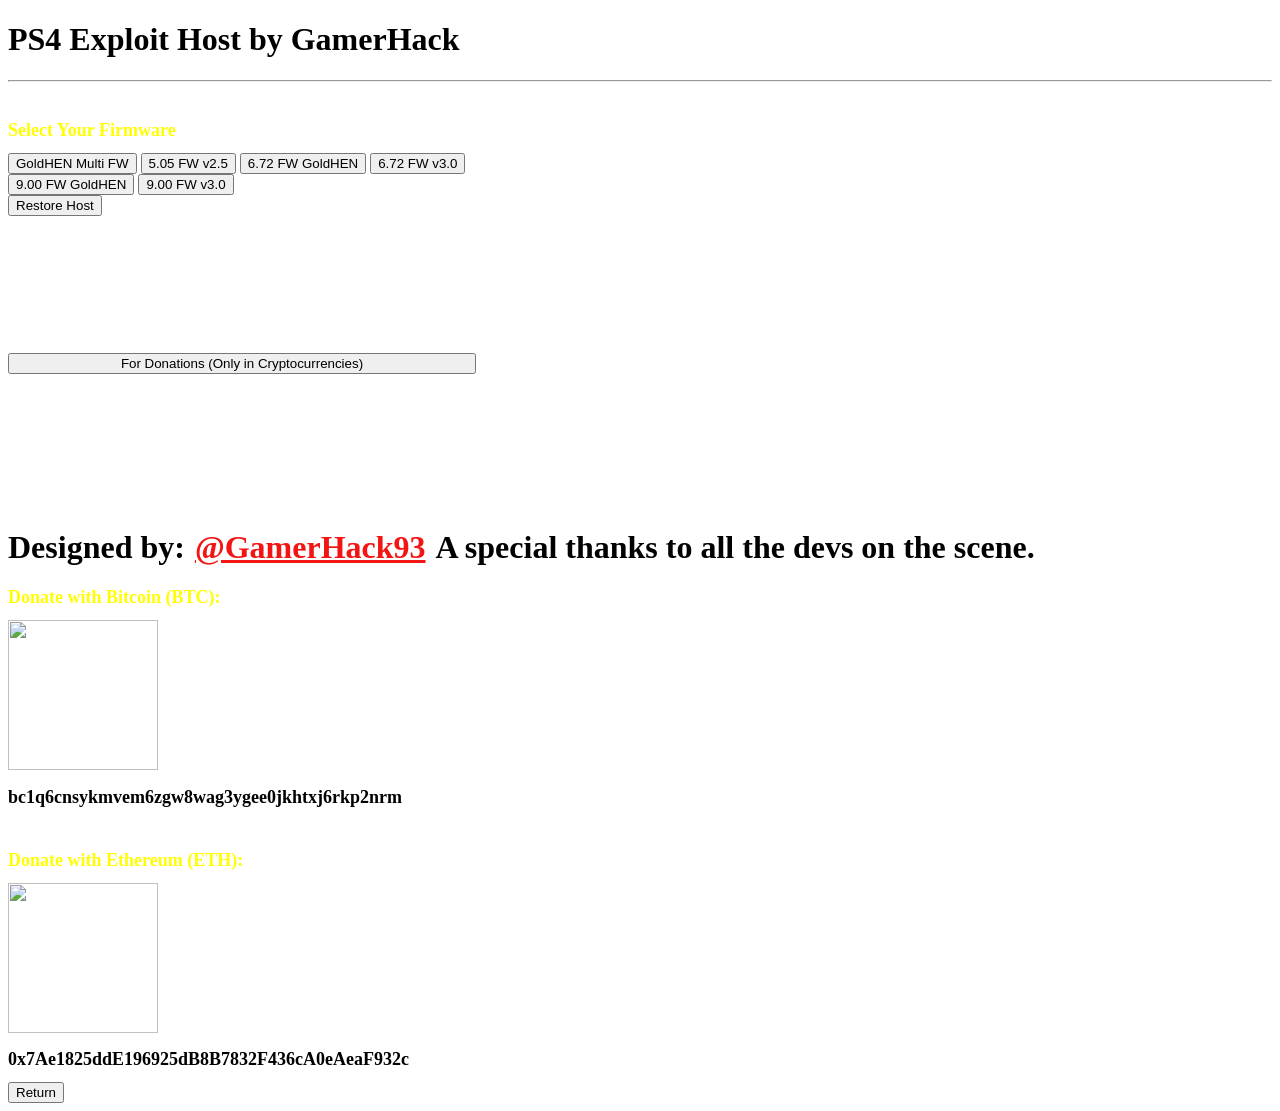
==== legacy.html @ 7c59cb2b "Build Turkish BFR PS4 Host interface" ====
<!DOCTYPE html>
<html><head>
<title>PS4  Exploit Host by GamerHack</title>
<link rel="stylesheet" href="style.css">
</head>
<body>
<script>
var histlength=history.length;history.go(-histlength);
</script>
<h1 id=msgs>PS4  Exploit Host by GamerHack</h1>
<hr>
<br>
<div id=menu>
<h1 style="font-size: 18px;color: yellow;">Select Your Firmware</h1>
<button class="btn btn-multi" onmouseover="msgs.innerHTML='PS4 GoldHEN Host for 5.05 and 7.00 to 13.52 FW - (Auto Exploit Selection)'" onmouseout="msgs.innerHTML='PS4  Exploit Host by GamerHack'" onclick="location.replace('g2all/index.html')"> GoldHEN Multi FW </button>
<button class="btn" onmouseover="msgs.innerHTML='PS4 5.05 FW Host v2.5'" onmouseout="msgs.innerHTML='PS4  Exploit Host by GamerHack'" onclick="location.replace('505/index.html')"> 5.05 FW v2.5 </button>
<a href="672goldhen/index.html"><button class="btn" onmouseover="msgs.innerHTML='PS4 6.72 FW GoldHEN Host'" onmouseout="msgs.innerHTML='PS4  Exploit Host by GamerHack'"> 6.72 FW GoldHEN </button></a>
<a href="672/index.html"><button class="btn" onmouseover="msgs.innerHTML='PS4 6.72 FW Host v3.0'" onmouseout="msgs.innerHTML='PS4  Exploit Host by GamerHack'"> 6.72 FW v3.0 </button></a>
<br>
<a href="900goldhen/index.html"><button class="btn" onmouseover="msgs.innerHTML='PS4 9.00 FW GoldHEN Host - (FontFaceSet Webkit)'" onmouseout="msgs.innerHTML='PS4  Exploit Host by GamerHack'"> 9.00 FW GoldHEN </button></a>
<a href="900v3/index.html"><button class="btn" onmouseover="msgs.innerHTML='PS4 9.00 FW Host v3.0 - (FontFaceSet Webkit)'" onmouseout="msgs.innerHTML='PS4  Exploit Host by GamerHack'"> 9.00 FW v3.0 </button></a>
<br>
<button class="btn" onmouseover="msgs.innerHTML='Restore a Host to User&#8217;s Guide without using DNS'" onmouseout="msgs.innerHTML='PS4  Exploit Host by GamerHack'" onclick="location.replace('restore/index.html')"> Restore Host </button>
<br>
<button class="btn btn-onln" onmouseover="msgs.innerHTML='If you like my work you can support me with a donation.'" onmouseout="msgs.innerHTML='PS4  Exploit Host by GamerHack'" onclick="donations()" style="margin-top: 137px;margin-bottom: 77px;width: 468px;"> For Donations (Only in Cryptocurrencies) </button>
<h1 style="margin-top: 78px;">Designed by:<a href="https://twitter.com/GamerHack93" style="color: #f31414;margin-left: 10px;margin-right: 10px;">@GamerHack93</a>A special thanks to all the devs on the scene.</h1>
</div>
<div id=crypto>
<h1 style="font-size: 18px;color: yellow;">Donate with Bitcoin (BTC):</h1>
<img src="btc.jpg" width="150" height="150">
<br>
<h1 style="font-size: 18px;">bc1q6cnsykmvem6zgw8wag3ygee0jkhtxj6rkp2nrm</h1>
<br>
<h1 style="font-size: 18px;color: yellow;">Donate with Ethereum (ETH):</h1>
<img src="eth.jpg" width="150" height="150">
<h1 style="font-size: 18px;">0x7Ae1825ddE196925dB8B7832F436cA0eAeaF932c</h1>
<button class="btn" onclick="load_menu()"> Return </button>
</div>
<script>
function donations(){
document.getElementById("crypto").style.display = "block";
document.getElementById("menu").style.display = "none";
}

function load_menu(){
document.getElementById("menu").style.display = "block";
document.getElementById("crypto").style.display = "none";
}
</script>
</body>
</html>
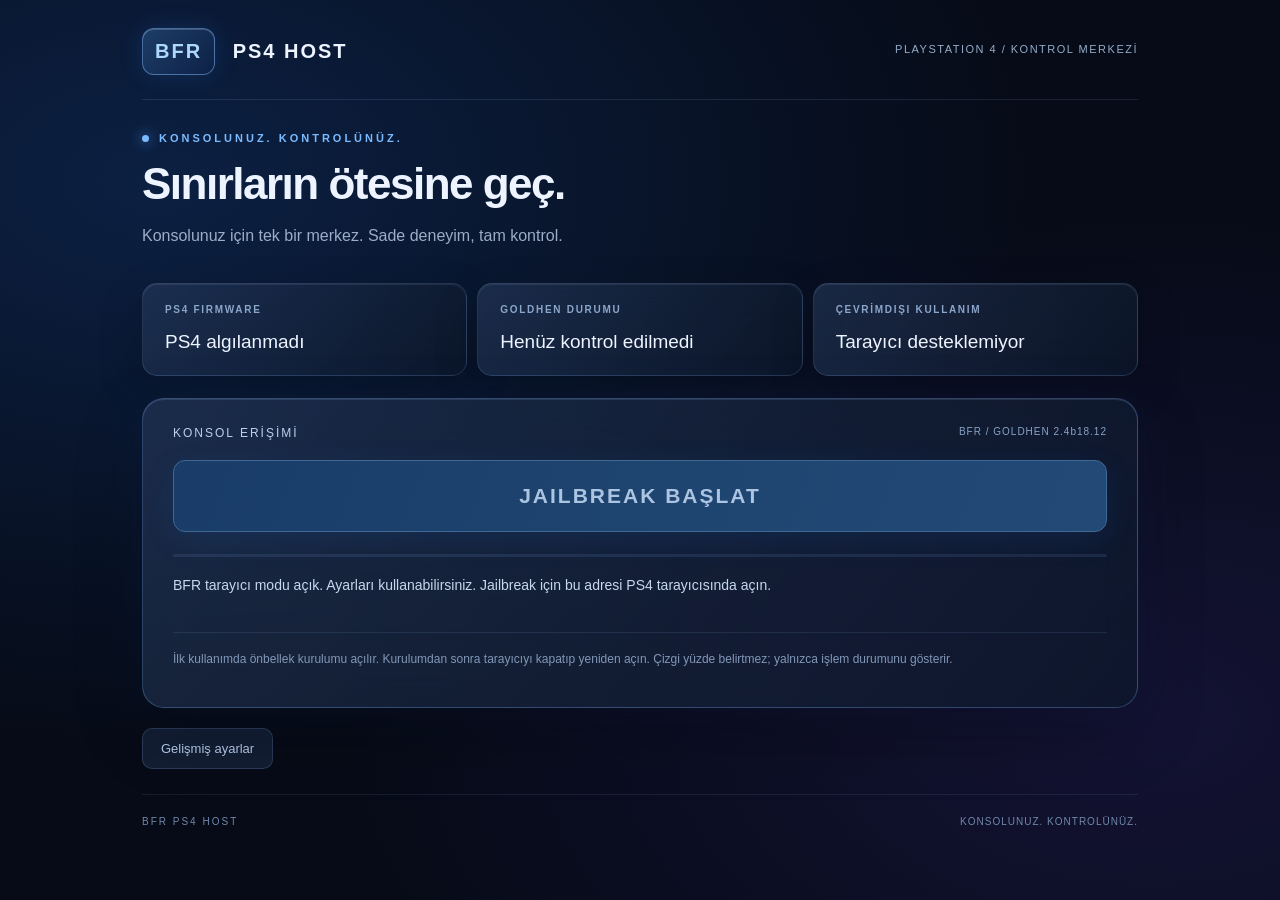
==== commit 3010e2e3: "Polish BFR glass interface and branding" ====
--- a/legacy.html
+++ b/legacy.html
@@ -1,51 +1,2 @@
 <!DOCTYPE html>
-<html><head>
-<title>PS4  Exploit Host by GamerHack</title>
-<link rel="stylesheet" href="style.css">
-</head>
-<body>
-<script>
-var histlength=history.length;history.go(-histlength);
-</script>
-<h1 id=msgs>PS4  Exploit Host by GamerHack</h1>
-<hr>
-<br>
-<div id=menu>
-<h1 style="font-size: 18px;color: yellow;">Select Your Firmware</h1>
-<button class="btn btn-multi" onmouseover="msgs.innerHTML='PS4 GoldHEN Host for 5.05 and 7.00 to 13.52 FW - (Auto Exploit Selection)'" onmouseout="msgs.innerHTML='PS4  Exploit Host by GamerHack'" onclick="location.replace('g2all/index.html')"> GoldHEN Multi FW </button>
-<button class="btn" onmouseover="msgs.innerHTML='PS4 5.05 FW Host v2.5'" onmouseout="msgs.innerHTML='PS4  Exploit Host by GamerHack'" onclick="location.replace('505/index.html')"> 5.05 FW v2.5 </button>
-<a href="672goldhen/index.html"><button class="btn" onmouseover="msgs.innerHTML='PS4 6.72 FW GoldHEN Host'" onmouseout="msgs.innerHTML='PS4  Exploit Host by GamerHack'"> 6.72 FW GoldHEN </button></a>
-<a href="672/index.html"><button class="btn" onmouseover="msgs.innerHTML='PS4 6.72 FW Host v3.0'" onmouseout="msgs.innerHTML='PS4  Exploit Host by GamerHack'"> 6.72 FW v3.0 </button></a>
-<br>
-<a href="900goldhen/index.html"><button class="btn" onmouseover="msgs.innerHTML='PS4 9.00 FW GoldHEN Host - (FontFaceSet Webkit)'" onmouseout="msgs.innerHTML='PS4  Exploit Host by GamerHack'"> 9.00 FW GoldHEN </button></a>
-<a href="900v3/index.html"><button class="btn" onmouseover="msgs.innerHTML='PS4 9.00 FW Host v3.0 - (FontFaceSet Webkit)'" onmouseout="msgs.innerHTML='PS4  Exploit Host by GamerHack'"> 9.00 FW v3.0 </button></a>
-<br>
-<button class="btn" onmouseover="msgs.innerHTML='Restore a Host to User&#8217;s Guide without using DNS'" onmouseout="msgs.innerHTML='PS4  Exploit Host by GamerHack'" onclick="location.replace('restore/index.html')"> Restore Host </button>
-<br>
-<button class="btn btn-onln" onmouseover="msgs.innerHTML='If you like my work you can support me with a donation.'" onmouseout="msgs.innerHTML='PS4  Exploit Host by GamerHack'" onclick="donations()" style="margin-top: 137px;margin-bottom: 77px;width: 468px;"> For Donations (Only in Cryptocurrencies) </button>
-<h1 style="margin-top: 78px;">Designed by:<a href="https://twitter.com/GamerHack93" style="color: #f31414;margin-left: 10px;margin-right: 10px;">@GamerHack93</a>A special thanks to all the devs on the scene.</h1>
-</div>
-<div id=crypto>
-<h1 style="font-size: 18px;color: yellow;">Donate with Bitcoin (BTC):</h1>
-<img src="btc.jpg" width="150" height="150">
-<br>
-<h1 style="font-size: 18px;">bc1q6cnsykmvem6zgw8wag3ygee0jkhtxj6rkp2nrm</h1>
-<br>
-<h1 style="font-size: 18px;color: yellow;">Donate with Ethereum (ETH):</h1>
-<img src="eth.jpg" width="150" height="150">
-<h1 style="font-size: 18px;">0x7Ae1825ddE196925dB8B7832F436cA0eAeaF932c</h1>
-<button class="btn" onclick="load_menu()"> Return </button>
-</div>
-<script>
-function donations(){
-document.getElementById("crypto").style.display = "block";
-document.getElementById("menu").style.display = "none";
-}
-
-function load_menu(){
-document.getElementById("menu").style.display = "block";
-document.getElementById("crypto").style.display = "none";
-}
-</script>
-</body>
-</html>
+<html lang="tr"><head><meta charset="utf-8"><meta http-equiv="refresh" content="0;url=g2all/index.html"><title>BFR PS4 HOST</title></head><body style="background:#070e1d;color:#e8f0ff;font:20px Arial;padding:40px"><h1>BFR PS4 HOST</h1><a style="color:#82b8ff" href="g2all/index.html">Host arayüzünü aç</a></body></html>
